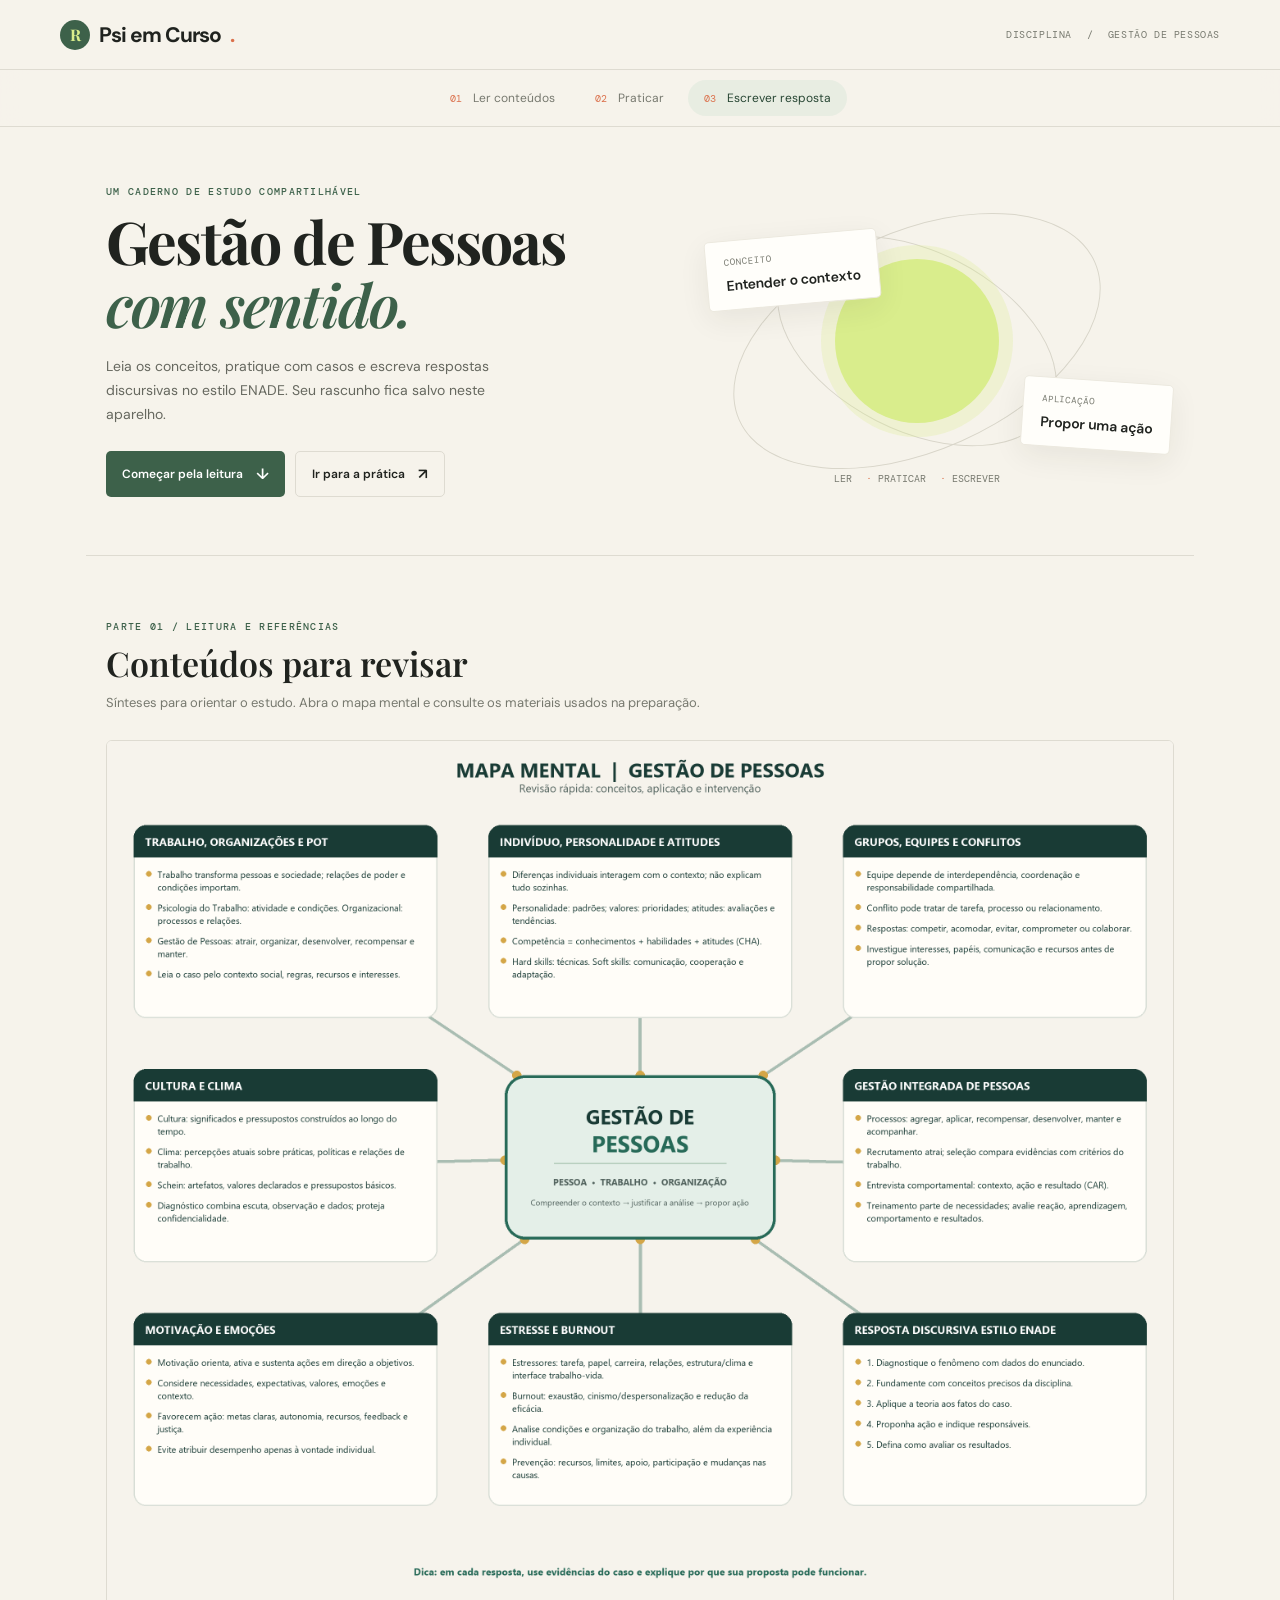
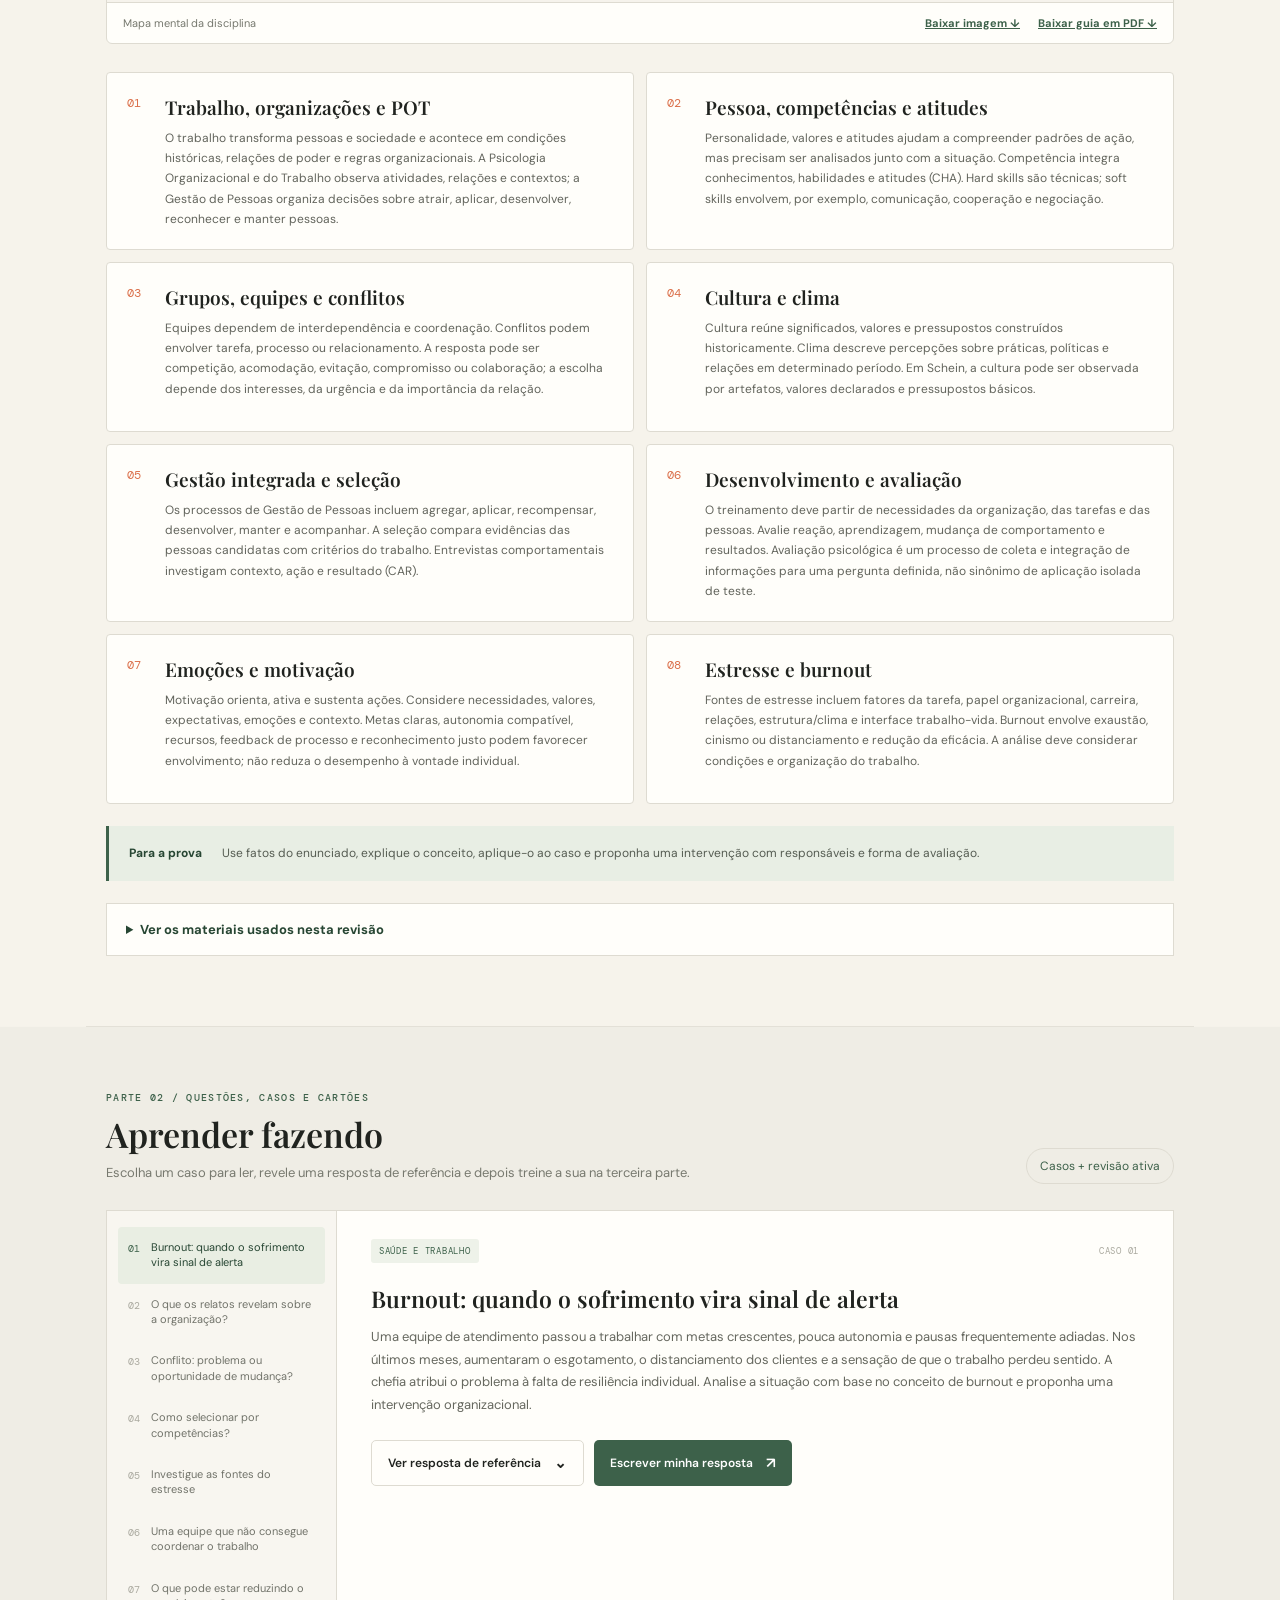
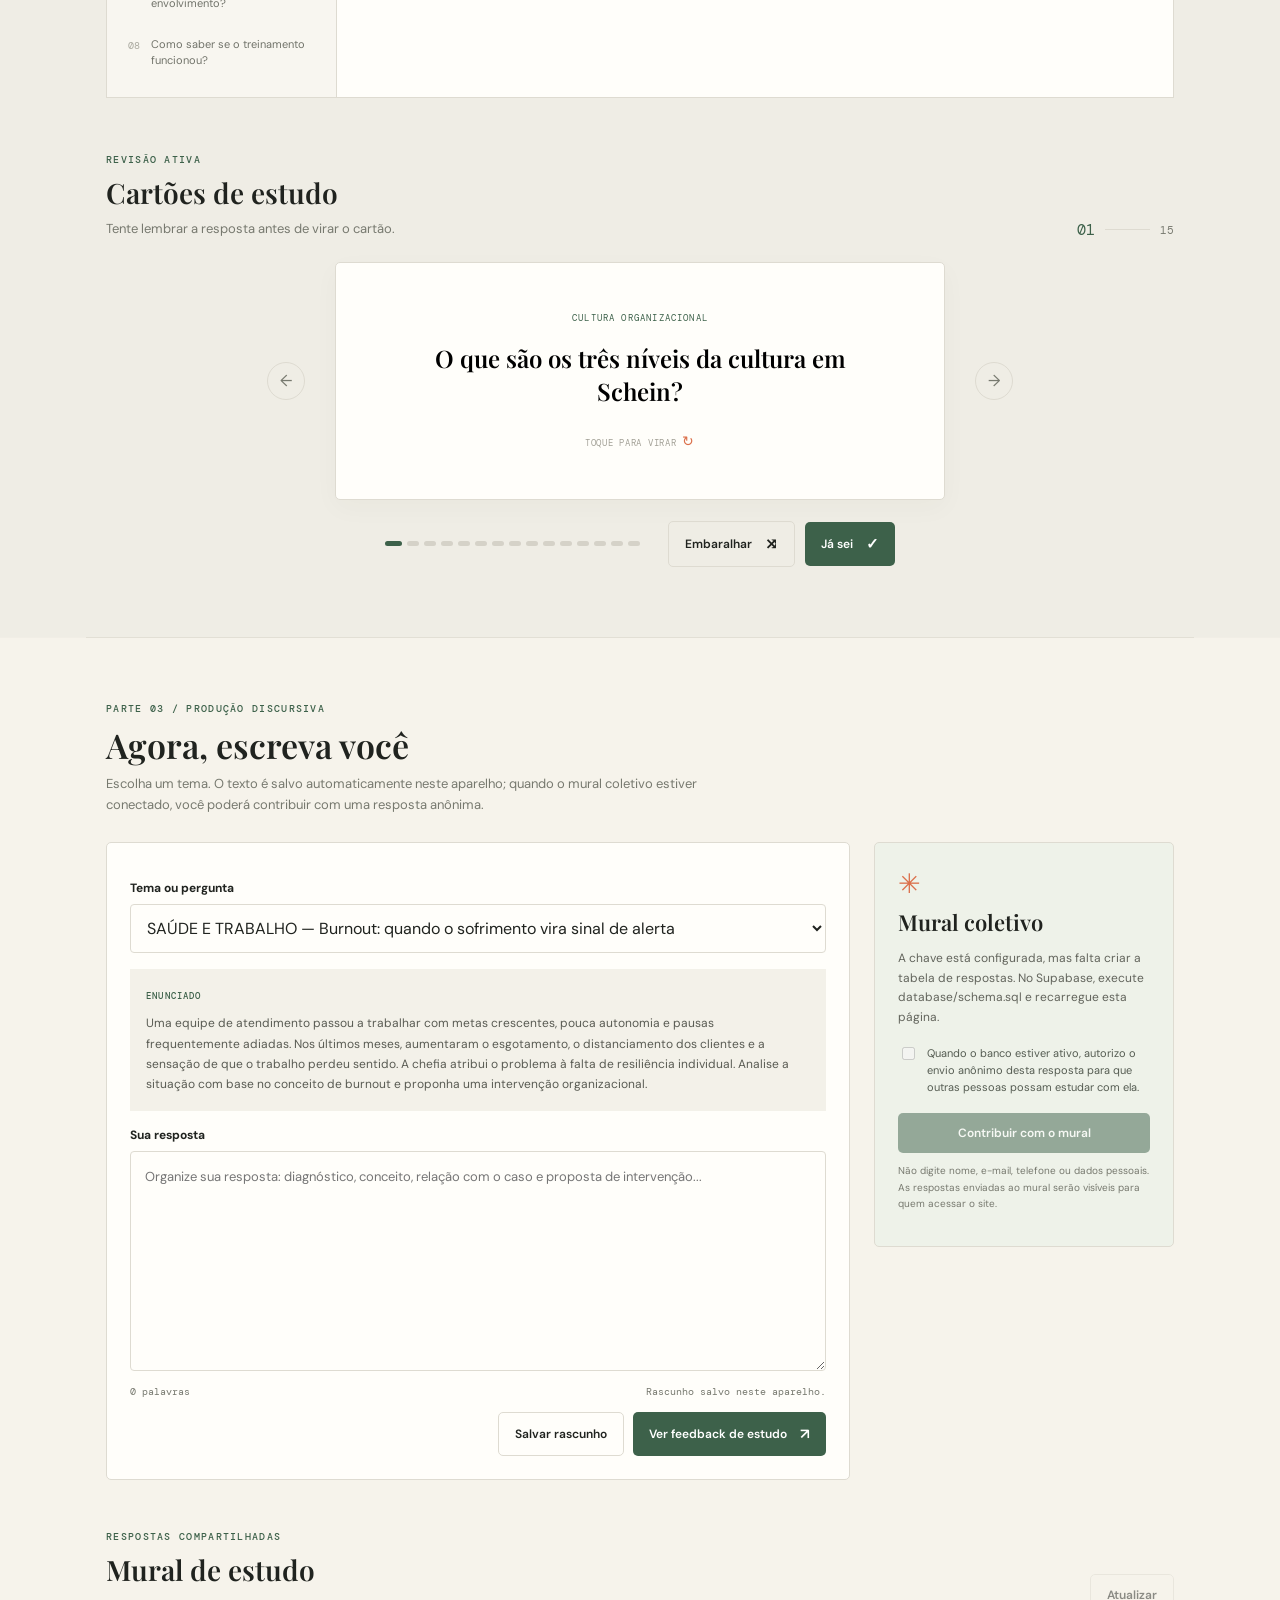
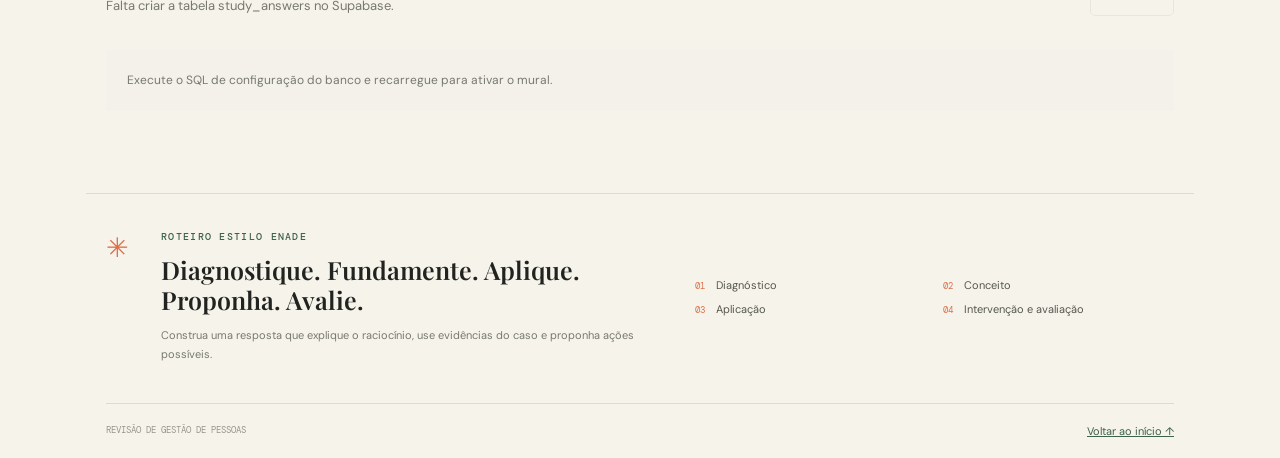
==== gestao-de-pessoas.html @ 2c572c4e "Redesign study site as psychology learning portal" ====
<!doctype html>
<html lang="pt-BR">
<head>
  <meta charset="utf-8">
  <meta name="viewport" content="width=device-width, initial-scale=1">
  <meta name="theme-color" content="#f6f3eb">
  <meta name="description" content="Conteúdos, casos e prática discursiva para estudar Gestão de Pessoas em Psicologia.">
  <title>Gestão de Pessoas — Psi em Curso</title>
  <link rel="preconnect" href="https://fonts.googleapis.com">
  <link rel="preconnect" href="https://fonts.gstatic.com" crossorigin>
  <link href="https://fonts.googleapis.com/css2?family=DM+Mono:wght@400;500&family=DM+Sans:wght@400;500;600;700&family=Playfair+Display:wght@600;700&display=swap" rel="stylesheet">
  <link rel="stylesheet" href="styles.css">
  <script src="supabase-config.js?v=caf841a"></script>
  <script src="app.js" defer></script>
</head>
<body>
  <header class="topbar">
    <a class="brand" href="index.html" aria-label="Voltar ao portal Psi em Curso"><span class="brand-mark">R</span>Psi em Curso<span class="brand-dot">.</span></a>
    <span class="course-label">DISCIPLINA <span class="topbar-sep">/</span> GESTÃO DE PESSOAS</span>
  </header>
  <nav class="part-nav" aria-label="Partes do site">
    <a class="part-link active" href="#conteudos"><span>01</span> Ler conteúdos</a>
    <a class="part-link" href="#pratica"><span>02</span> Praticar</a>
    <a class="part-link" href="#escrever"><span>03</span> Escrever resposta</a>
  </nav>
  <main id="inicio">
    <section class="hero" id="apresentacao">
      <div class="hero-copy">
        <p class="eyebrow">UM CADERNO DE ESTUDO COMPARTILHÁVEL</p>
        <h1>Gestão de Pessoas<br><em>com sentido.</em></h1>
        <p class="hero-text">Leia os conceitos, pratique com casos e escreva respostas discursivas no estilo ENADE. Seu rascunho fica salvo neste aparelho.</p>
        <div class="hero-actions"><a class="button primary" href="#conteudos">Começar pela leitura <span>↓</span></a><a class="button quiet" href="#pratica">Ir para a prática <span>↗</span></a></div>
      </div>
      <div class="hero-art" aria-hidden="true"><div class="orbit orbit-one"></div><div class="orbit orbit-two"></div><div class="sun"></div><div class="float-card card-a"><span>CONCEITO</span><b>Entender o contexto</b></div><div class="float-card card-b"><span>APLICAÇÃO</span><b>Propor uma ação</b></div><p class="art-caption">LER <span>·</span> PRATICAR <span>·</span> ESCREVER</p></div>
    </section>

    <section class="content-section" id="conteudos">
      <div class="section-heading"><div><p class="eyebrow">PARTE 01 / LEITURA E REFERÊNCIAS</p><h2>Conteúdos para revisar</h2><p class="section-sub">Sínteses para orientar o estudo. Abra o mapa mental e consulte os materiais usados na preparação.</p></div></div>
      <figure class="mindmap-card"><img src="assets/Mapa-Mental-Gestao-de-Pessoas.png" alt="Mapa mental com os temas de Gestão de Pessoas, do trabalho e cultura até motivação, burnout e resposta estilo ENADE" loading="lazy"><figcaption><span>Mapa mental da disciplina</span><span class="download-links"><a href="assets/Mapa-Mental-Gestao-de-Pessoas.png" download>Baixar imagem ↓</a><a href="assets/Guia-Revisao-Gestao-de-Pessoas.pdf" download>Baixar guia em PDF ↓</a></span></figcaption></figure>
      <div class="topic-grid">
        <article class="topic-card"><span class="topic-number">01</span><h3>Trabalho, organizações e POT</h3><p>O trabalho transforma pessoas e sociedade e acontece em condições históricas, relações de poder e regras organizacionais. A Psicologia Organizacional e do Trabalho observa atividades, relações e contextos; a Gestão de Pessoas organiza decisões sobre atrair, aplicar, desenvolver, reconhecer e manter pessoas.</p></article>
        <article class="topic-card"><span class="topic-number">02</span><h3>Pessoa, competências e atitudes</h3><p>Personalidade, valores e atitudes ajudam a compreender padrões de ação, mas precisam ser analisados junto com a situação. Competência integra conhecimentos, habilidades e atitudes (CHA). Hard skills são técnicas; soft skills envolvem, por exemplo, comunicação, cooperação e negociação.</p></article>
        <article class="topic-card"><span class="topic-number">03</span><h3>Grupos, equipes e conflitos</h3><p>Equipes dependem de interdependência e coordenação. Conflitos podem envolver tarefa, processo ou relacionamento. A resposta pode ser competição, acomodação, evitação, compromisso ou colaboração; a escolha depende dos interesses, da urgência e da importância da relação.</p></article>
        <article class="topic-card"><span class="topic-number">04</span><h3>Cultura e clima</h3><p>Cultura reúne significados, valores e pressupostos construídos historicamente. Clima descreve percepções sobre práticas, políticas e relações em determinado período. Em Schein, a cultura pode ser observada por artefatos, valores declarados e pressupostos básicos.</p></article>
        <article class="topic-card"><span class="topic-number">05</span><h3>Gestão integrada e seleção</h3><p>Os processos de Gestão de Pessoas incluem agregar, aplicar, recompensar, desenvolver, manter e acompanhar. A seleção compara evidências das pessoas candidatas com critérios do trabalho. Entrevistas comportamentais investigam contexto, ação e resultado (CAR).</p></article>
        <article class="topic-card"><span class="topic-number">06</span><h3>Desenvolvimento e avaliação</h3><p>O treinamento deve partir de necessidades da organização, das tarefas e das pessoas. Avalie reação, aprendizagem, mudança de comportamento e resultados. Avaliação psicológica é um processo de coleta e integração de informações para uma pergunta definida, não sinônimo de aplicação isolada de teste.</p></article>
        <article class="topic-card"><span class="topic-number">07</span><h3>Emoções e motivação</h3><p>Motivação orienta, ativa e sustenta ações. Considere necessidades, valores, expectativas, emoções e contexto. Metas claras, autonomia compatível, recursos, feedback de processo e reconhecimento justo podem favorecer envolvimento; não reduza o desempenho à vontade individual.</p></article>
        <article class="topic-card"><span class="topic-number">08</span><h3>Estresse e burnout</h3><p>Fontes de estresse incluem fatores da tarefa, papel organizacional, carreira, relações, estrutura/clima e interface trabalho-vida. Burnout envolve exaustão, cinismo ou distanciamento e redução da eficácia. A análise deve considerar condições e organização do trabalho.</p></article>
      </div>
      <aside class="study-callout"><strong>Para a prova</strong><span>Use fatos do enunciado, explique o conceito, aplique-o ao caso e proponha uma intervenção com responsáveis e forma de avaliação.</span></aside>
      <details class="sources"><summary>Ver os materiais usados nesta revisão</summary><div class="source-content"><p>As sínteses, os cartões, os estudos de caso e o mapa mental foram preparados a partir dos materiais da disciplina abaixo. Consulte os arquivos da aula para aprofundar cada tema.</p><ul>
        <li>Estudo dirigido — Gestão de Pessoas (2026.2)</li>
        <li>Contrato Pedagógico 26.2 — Gestão de Pessoas</li>
        <li>Cronograma 2026-2 — UC Gestão de Pessoas</li>
        <li>Atividade de Consultoria em Psicologia Organizacional</li>
        <li>Aula: Sentimentos, Emoções e Motivação</li>
        <li>Aula: Ética Profissional e Competências para a atuação do psicólogo</li>
        <li>E-book: Competências para a atuação em Psicologia Organizacional e do Trabalho</li>
        <li>Aula: Avaliação Psicológica nas Organizações</li>
        <li>Aula: Dinâmica de Grupo nas Organizações</li>
        <li>Aula: Relações Interpessoais e Conflito</li>
        <li>Aula: Seleção por Competência</li>
      </ul><p class="source-note">O estudo dirigido orienta a priorização dos conteúdos. As respostas-modelo do site são exemplos para estudo, não gabaritos oficiais.</p></div></details>
    </section>

    <section id="pratica" class="content-section alternate">
      <div class="section-heading"><div><p class="eyebrow">PARTE 02 / QUESTÕES, CASOS E CARTÕES</p><h2>Aprender fazendo</h2><p class="section-sub">Escolha um caso para ler, revele uma resposta de referência e depois treine a sua na terceira parte.</p></div><div class="pill">Casos + revisão ativa</div></div>
      <div class="practice-layout"><aside class="question-list" id="questionList" aria-label="Escolher estudo de caso"></aside><article class="question-panel"><div class="question-meta"><span id="questionCategory" class="tag">ESTUDO DE CASO</span><span id="questionNumber">CASO 01</span></div><h3 id="questionTitle"></h3><p id="questionPrompt" class="case-text"></p><div class="case-actions"><button id="showModel" class="button quiet">Ver resposta de referência <span>⌄</span></button><button id="goWrite" class="button primary">Escrever minha resposta <span>↗</span></button></div><div id="modelAnswer" class="model-answer" hidden></div></article></div>
      <div class="flashcard-section"><div class="section-heading compact"><div><p class="eyebrow">REVISÃO ATIVA</p><h2>Cartões de estudo</h2><p class="section-sub">Tente lembrar a resposta antes de virar o cartão.</p></div><div class="card-counter"><span id="currentCard">01</span><span class="counter-line"></span><span id="totalCards">15</span></div></div><div class="flashcard-wrap"><button class="round-arrow" id="prevCard" aria-label="Cartão anterior">←</button><button class="flashcard" id="flashcard" aria-label="Virar cartão"><span id="cardTopic" class="card-topic"></span><span id="cardFace" class="card-face"></span><span id="cardHint" class="card-hint">TOQUE PARA VIRAR <span>↻</span></span></button><button class="round-arrow" id="nextCard" aria-label="Próximo cartão">→</button></div><div class="card-controls"><div class="dots" id="cardDots"></div><button class="button quiet" id="shuffleCards">Embaralhar <span>⤨</span></button><button class="button primary" id="knowCard">Já sei <span>✓</span></button></div></div>
    </section>

    <section id="escrever" class="content-section">
      <div class="section-heading"><div><p class="eyebrow">PARTE 03 / PRODUÇÃO DISCURSIVA</p><h2>Agora, escreva você</h2><p class="section-sub">Escolha um tema. O texto é salvo automaticamente neste aparelho; quando o mural coletivo estiver conectado, você poderá contribuir com uma resposta anônima.</p></div></div>
      <div class="writing-layout"><div class="writing-controls"><label for="writingTopic">Tema ou pergunta</label><select id="writingTopic"></select><div class="writing-prompt"><span class="eyebrow">ENUNCIADO</span><p id="writingPrompt"></p></div><label for="writingAnswer">Sua resposta</label><textarea id="writingAnswer" maxlength="6000" placeholder="Organize sua resposta: diagnóstico, conceito, relação com o caso e proposta de intervenção..."></textarea><div class="write-meta"><span id="writeWordCount">0 palavras</span><span id="saveStatus" role="status">Rascunho salvo neste aparelho.</span></div><div class="write-actions"><button id="saveDraft" class="button quiet">Salvar rascunho</button><button id="checkWriting" class="button primary">Ver feedback de estudo <span>↗</span></button></div><div id="writingFeedback" class="feedback" hidden aria-live="polite"></div></div><aside class="contribute-panel"><div class="contribute-icon">✳</div><h3>Mural coletivo</h3><p id="cloudStatus">Banco coletivo ainda não conectado. Você pode escrever e salvar seu rascunho neste aparelho.</p><label class="consent-row"><input type="checkbox" id="shareAnswer" disabled><span>Quando o banco estiver ativo, autorizo o envio anônimo desta resposta para que outras pessoas possam estudar com ela.</span></label><button id="submitContribution" class="button primary" disabled>Contribuir com o mural</button><p class="privacy-note">Não digite nome, e-mail, telefone ou dados pessoais. As respostas enviadas ao mural serão visíveis para quem acessar o site.</p></aside></div>
      <section class="community-board" aria-labelledby="communityTitle"><div class="section-heading compact"><div><p class="eyebrow">RESPOSTAS COMPARTILHADAS</p><h2 id="communityTitle">Mural de estudo</h2><p class="section-sub" id="communityState">Aguardando conexão com o banco coletivo.</p></div><button id="refreshCommunity" class="button quiet" disabled>Atualizar</button></div><div id="communityAnswers" class="community-list"><p class="empty-state">Quando o banco coletivo for conectado, contribuições anônimas aparecerão aqui.</p></div></section>
    </section>

    <section class="method-section"><div class="method-mark">✳</div><div><p class="eyebrow">ROTEIRO ESTILO ENADE</p><h2>Diagnostique. Fundamente. Aplique. Proponha. Avalie.</h2><p>Construa uma resposta que explique o raciocínio, use evidências do caso e proponha ações possíveis.</p></div><div class="method-steps"><span><b>01</b> Diagnóstico</span><span><b>02</b> Conceito</span><span><b>03</b> Aplicação</span><span><b>04</b> Intervenção e avaliação</span></div></section>
    <footer><span>REVISÃO DE GESTÃO DE PESSOAS</span><a href="#conteudos">Voltar ao início ↑</a></footer>
  </main>
</body>
</html>
---- styles.css ----
:root{--paper:#f6f3eb;--ink:#20231f;--muted:#77796f;--line:#dedbd1;--green:#3d614a;--dark:#274633;--lime:#d9ed8c;--orange:#db704b;--white:#fffefa;--mono:'DM Mono',monospace;--sans:'DM Sans',sans-serif;--serif:'Playfair Display',serif}*{box-sizing:border-box}html{scroll-behavior:smooth;scroll-padding-top:125px}body{margin:0;background:var(--paper);color:var(--ink);font-family:var(--sans)}button,textarea,select{font:inherit}a{color:inherit}.topbar{height:70px;padding:0 max(calc((100% - 1160px)/2),32px);display:flex;align-items:center;border-bottom:1px solid var(--line);gap:22px}.brand{display:flex;align-items:center;gap:9px;text-decoration:none;color:var(--ink);font-size:21px;font-weight:700;letter-spacing:-1px}.brand-mark{height:30px;width:30px;border-radius:50%;background:var(--green);color:var(--lime);display:grid;place-items:center;font:700 16px var(--serif)}.brand-dot{color:var(--orange)}.course-label{font:10px var(--mono);color:var(--muted);margin-left:auto;letter-spacing:.06em}.topbar-sep{padding:0 8px}.part-nav{position:sticky;top:0;z-index:10;display:flex;justify-content:center;gap:8px;padding:10px 16px;background:#f6f3ebed;border-bottom:1px solid var(--line);backdrop-filter:blur(12px)}.part-link{padding:10px 16px;text-decoration:none;color:var(--muted);font-size:12px;border-radius:30px}.part-link span{font:10px var(--mono);color:var(--orange);padding-right:8px}.part-link:hover,.part-link.active{background:#e8ede2;color:var(--dark)}main{max-width:1160px;margin:auto;padding:0 26px}.hero{min-height:395px;display:grid;grid-template-columns:1fr 1fr;align-items:center;border-bottom:1px solid var(--line);overflow:hidden}.hero-copy{padding:58px 0 58px 20px}.eyebrow{font:500 10px var(--mono);letter-spacing:.13em;color:var(--green);margin:0 0 12px}.hero h1{font:700 clamp(40px,5vw,59px)/1.06 var(--serif);letter-spacing:-1.8px;margin:0}.hero h1 em{color:var(--green);font-weight:600}.hero-text{color:#66685f;max-width:440px;line-height:1.7;font-size:14px;margin:20px 0 25px}.hero-actions,.case-actions{display:flex;gap:10px;flex-wrap:wrap}.button{display:inline-flex;align-items:center;justify-content:center;border:0;text-decoration:none;padding:12px 16px;border-radius:5px;cursor:pointer;font-size:12px;font-weight:600;transition:transform .15s,background .15s}.button:hover{transform:translateY(-2px)}.button span{padding-left:13px;font-size:15px}.primary{background:var(--green);color:white}.primary:hover{background:var(--dark)}.quiet{background:transparent;border:1px solid var(--line);color:var(--ink)}.button:disabled{opacity:.5;cursor:not-allowed;transform:none}.hero-art{height:330px;position:relative;display:grid;place-items:center}.orbit{border:1px solid #d9d6ca;border-radius:50%;position:absolute;transform:rotate(-24deg)}.orbit-one{width:390px;height:220px}.orbit-two{width:300px;height:180px;transform:rotate(27deg)}.sun{width:164px;height:164px;background:var(--lime);border-radius:50%;position:absolute;box-shadow:0 0 0 14px #d9ed8c44}.float-card{position:absolute;z-index:2;display:flex;flex-direction:column;gap:8px;padding:15px 18px;background:var(--white);box-shadow:0 9px 30px #25291a12;border:1px solid #ece9df;border-radius:5px;transform:rotate(-5deg)}.float-card span{font:9px var(--mono);letter-spacing:.1em;color:var(--muted)}.float-card b{font:600 14px var(--sans)}.card-a{top:59px;left:12%}.card-b{right:4%;bottom:56px;transform:rotate(4deg)}.art-caption{position:absolute;bottom:11px;font:10px var(--mono);color:var(--muted)}.art-caption span{color:var(--orange);padding-left:8px}.content-section{padding:64px 20px 70px;border-bottom:1px solid var(--line);scroll-margin-top:75px}.alternate{background:#efede5;box-shadow:0 0 0 100vmax #efede5;clip-path:inset(0 -100vmax)}.section-heading{display:flex;justify-content:space-between;align-items:end;gap:15px;margin-bottom:26px}.section-heading h2{font:600 34px/1.1 var(--serif);margin:0}.section-sub{color:var(--muted);font-size:13px;line-height:1.6;margin:10px 0 0;max-width:650px}.pill{border:1px solid var(--line);border-radius:30px;padding:9px 13px;color:var(--green);font-size:12px;white-space:nowrap}.mindmap-card{margin:0 0 28px;background:var(--white);border:1px solid var(--line);border-radius:6px;overflow:hidden}.mindmap-card img{display:block;width:100%;height:auto}.mindmap-card figcaption{display:flex;justify-content:space-between;gap:12px;padding:13px 16px;border-top:1px solid var(--line);font-size:11px;color:var(--muted)}.mindmap-card a{color:var(--green);font-weight:700}.topic-grid{display:grid;grid-template-columns:repeat(2,1fr);gap:12px}.topic-card{position:relative;background:var(--white);border:1px solid var(--line);padding:21px 23px 19px 58px;min-height:170px;border-radius:4px}.topic-card h3{font:600 19px var(--serif);margin:0 0 8px}.topic-card p{font-size:12px;line-height:1.7;color:#62645c;margin:0}.topic-number{position:absolute;left:20px;top:22px;font:12px var(--mono);color:var(--orange)}.study-callout{display:flex;gap:20px;align-items:baseline;margin:22px 0;padding:18px 20px;background:#e8eee4;border-left:3px solid var(--green);font-size:12px;line-height:1.6;color:#555c52}.study-callout strong{color:var(--dark);white-space:nowrap}.sources{border:1px solid var(--line);background:var(--white);margin-top:18px}.sources summary{padding:17px 19px;cursor:pointer;font-size:13px;font-weight:700;color:var(--dark)}.source-content{padding:0 20px 18px;font-size:12px;line-height:1.7;color:#62645c}.source-content ul{columns:2;padding-left:18px}.source-content li{break-inside:avoid;padding:2px 9px 2px 0}.source-note{padding:12px;background:#f2f0e8}.practice-layout{display:grid;grid-template-columns:230px 1fr;border:1px solid var(--line);background:var(--white);min-height:380px}.question-list{padding:16px 11px;border-right:1px solid var(--line);background:#f8f6f0}.question-choice{width:100%;text-align:left;background:none;border:0;padding:13px 10px;border-radius:4px;cursor:pointer;display:flex;gap:11px;align-items:flex-start;color:#71736a}.question-choice .q-index{font:10px var(--mono);color:#aaa99f;padding-top:2px}.question-choice span:last-child{font-size:11px;line-height:1.4}.question-choice.active{background:#e9eee3;color:var(--dark)}.question-choice.active .q-index{color:var(--green)}.question-panel{padding:28px 34px}.question-meta{display:flex;justify-content:space-between;align-items:center;font:9px var(--mono);letter-spacing:.08em;color:#aaa99f;gap:10px}.tag{background:#eef2e9;border-radius:3px;color:var(--green);padding:6px 8px}.question-panel h3{font:600 23px/1.35 var(--serif);margin:20px 0 12px}.case-text{font-size:13px;line-height:1.75;color:#66685f;margin:0 0 23px}.case-actions{display:flex;gap:10px;flex-wrap:wrap}.model-answer{margin-top:22px;background:#f6f5ee;padding:18px;border-left:3px solid var(--green);font-size:12px;line-height:1.75;color:#56584f}.flashcard-section{padding-top:55px}.compact{margin-bottom:22px}.compact h2{font-size:28px}.card-counter{display:flex;align-items:center;gap:10px;font:11px var(--mono);color:var(--muted)}.counter-line{width:45px;border-top:1px solid var(--line)}.card-counter span:first-child{font-size:15px;color:var(--green)}.flashcard-wrap{display:flex;align-items:center;justify-content:center;gap:30px}.round-arrow{border:1px solid var(--line);border-radius:50%;width:38px;height:38px;background:transparent;color:var(--muted);cursor:pointer;font-size:16px}.flashcard{width:min(610px,75%);min-height:238px;border:1px solid var(--line);border-radius:5px;background:var(--white);display:flex;flex-direction:column;align-items:center;justify-content:center;text-align:center;padding:30px 65px;cursor:pointer;box-shadow:0 8px 26px #35341d08}.flashcard.flipped{background:#edf1e7}.card-topic{font:9px var(--mono);letter-spacing:.13em;color:var(--green);margin-bottom:18px}.card-face{font:600 24px/1.4 var(--serif);max-width:480px}.card-hint{font:9px var(--mono);letter-spacing:.08em;color:#a3a197;margin-top:23px}.card-hint span{color:var(--orange);font-size:14px}.card-controls{display:flex;justify-content:center;align-items:center;gap:10px;margin:21px 0 0;flex-wrap:wrap}.dots{display:flex;gap:5px;margin-right:18px}.dot{height:5px;width:5px;border:0;border-radius:5px;background:#d5d2c8;cursor:pointer}.dot.active{width:17px;background:var(--green)}.writing-layout{display:grid;grid-template-columns:minmax(0,1fr) 300px;gap:24px}.writing-controls,.contribute-panel{border:1px solid var(--line);background:var(--white);padding:23px;border-radius:5px}.writing-controls>label{display:block;font-size:12px;font-weight:700;margin:14px 0 8px}.writing-controls select{width:100%;padding:12px;border:1px solid var(--line);background:#fffefa;color:var(--ink);border-radius:4px}.writing-prompt{margin:16px 0;padding:16px;background:#f3f1e9;font-size:12px;line-height:1.7;color:#595b53}.writing-prompt .eyebrow{font-size:9px}.writing-prompt p{margin:8px 0 0}.writing-controls textarea{width:100%;min-height:220px;resize:vertical;border:1px solid var(--line);border-radius:4px;background:#fffefa;padding:14px;font-size:13px;line-height:1.7;color:var(--ink);outline:none}.writing-controls textarea:focus{border-color:#78917a;box-shadow:0 0 0 2px #3d614a14}.write-meta{display:flex;justify-content:space-between;gap:12px;color:var(--muted);font:10px var(--mono);margin-top:9px}.write-actions{display:flex;justify-content:flex-end;gap:9px;margin-top:14px;flex-wrap:wrap}.contribute-panel{align-self:start;background:#eef2e9}.contribute-icon{font-size:27px;color:var(--orange)}.contribute-panel h3{font:600 22px var(--serif);margin:6px 0}.contribute-panel p{font-size:12px;line-height:1.65;color:#62645c}.consent-row{display:flex;gap:9px;align-items:flex-start;margin:17px 0;font-size:11px;line-height:1.55;color:#555c52}.consent-row input{margin-top:2px;accent-color:var(--green)}.contribute-panel .button{width:100%}.privacy-note{font-size:10px!important;color:#77796f!important}.feedback{margin-top:18px;border-top:1px solid var(--line);padding:18px 2px 2px}.feedback-head{display:flex;align-items:center;gap:8px;font-size:13px;font-weight:700;flex-wrap:wrap}.score-chip{font:10px var(--mono);padding:5px 8px;border-radius:20px;background:#edf2e8;color:var(--green)}.score-chip.low{background:#fbede5;color:#9b5538}.feedback p,.feedback ul{color:#5c5e56;font-size:12px;line-height:1.7}.feedback .model-answer{margin-top:12px}.community-board{margin-top:50px}.community-list{display:grid;gap:10px}.community-answer{padding:17px 19px;background:var(--white);border:1px solid var(--line);border-radius:4px}.community-answer h3{font:600 16px var(--serif);margin:0 0 8px}.community-answer p{font-size:12px;line-height:1.7;white-space:pre-wrap;color:#56584f;margin:0}.community-answer time{display:block;margin-top:10px;font:9px var(--mono);color:#8a8b81}.empty-state{padding:21px;background:#f3f1e9;color:var(--muted);font-size:12px;line-height:1.6}.method-section{margin:0 20px;padding:36px 0 40px;display:grid;grid-template-columns:40px 1fr 1fr;gap:15px;align-items:center;border-bottom:1px solid var(--line)}.method-mark{font-size:27px;color:var(--orange);align-self:start}.method-section h2{font:600 25px/1.2 var(--serif);margin:0}.method-section p:not(.eyebrow){font-size:11px;color:var(--muted);line-height:1.65;max-width:480px;margin-bottom:0}.method-steps{display:grid;grid-template-columns:1fr 1fr;gap:10px 16px;padding-left:20px}.method-steps span{font-size:11px;color:#55574f}.method-steps b{font:9px var(--mono);color:var(--orange);margin-right:8px}footer{display:flex;justify-content:space-between;padding:20px;color:#98968c;font:9px var(--mono)}footer a{font:11px var(--sans);color:var(--green)}
.download-links{display:flex;gap:18px;flex-wrap:wrap}.download-links a{white-space:nowrap}
@media(max-width:760px){html{scroll-padding-top:115px}.topbar{padding:0 18px}.course-label{font-size:9px}.part-nav{justify-content:flex-start;overflow:auto}.part-link{white-space:nowrap;padding:10px 12px}.hero{grid-template-columns:1fr;min-height:0}.hero-copy{padding:48px 6px 0}.hero-art{height:250px}.hero h1{font-size:46px}.orbit-one{width:310px}.content-section{padding:48px 4px}.section-heading{align-items:flex-start}.section-heading h2{font-size:28px}.topic-grid{grid-template-columns:1fr}.topic-card{min-height:0}.source-content ul{columns:1}.study-callout{align-items:flex-start;flex-direction:column;gap:5px}.practice-layout{grid-template-columns:1fr}.question-list{display:flex;overflow:auto;border-right:0;border-bottom:1px solid var(--line);padding:8px}.question-choice{min-width:150px;width:auto}.question-panel{padding:22px 18px}.question-panel h3{font-size:21px}.flashcard-wrap{gap:10px}.flashcard{width:calc(100% - 84px);min-height:245px;padding:25px 23px}.card-face{font-size:21px}.card-controls{gap:5px}.dots{margin-right:7px}.writing-layout{grid-template-columns:1fr}.writing-controls,.contribute-panel{padding:17px}.write-meta{flex-direction:column}.method-section{margin:0 4px;grid-template-columns:30px 1fr;gap:10px}.method-section h2{font-size:23px}.method-steps{grid-column:2;padding:10px 0 0}footer{padding:17px 4px;font-size:8px}}
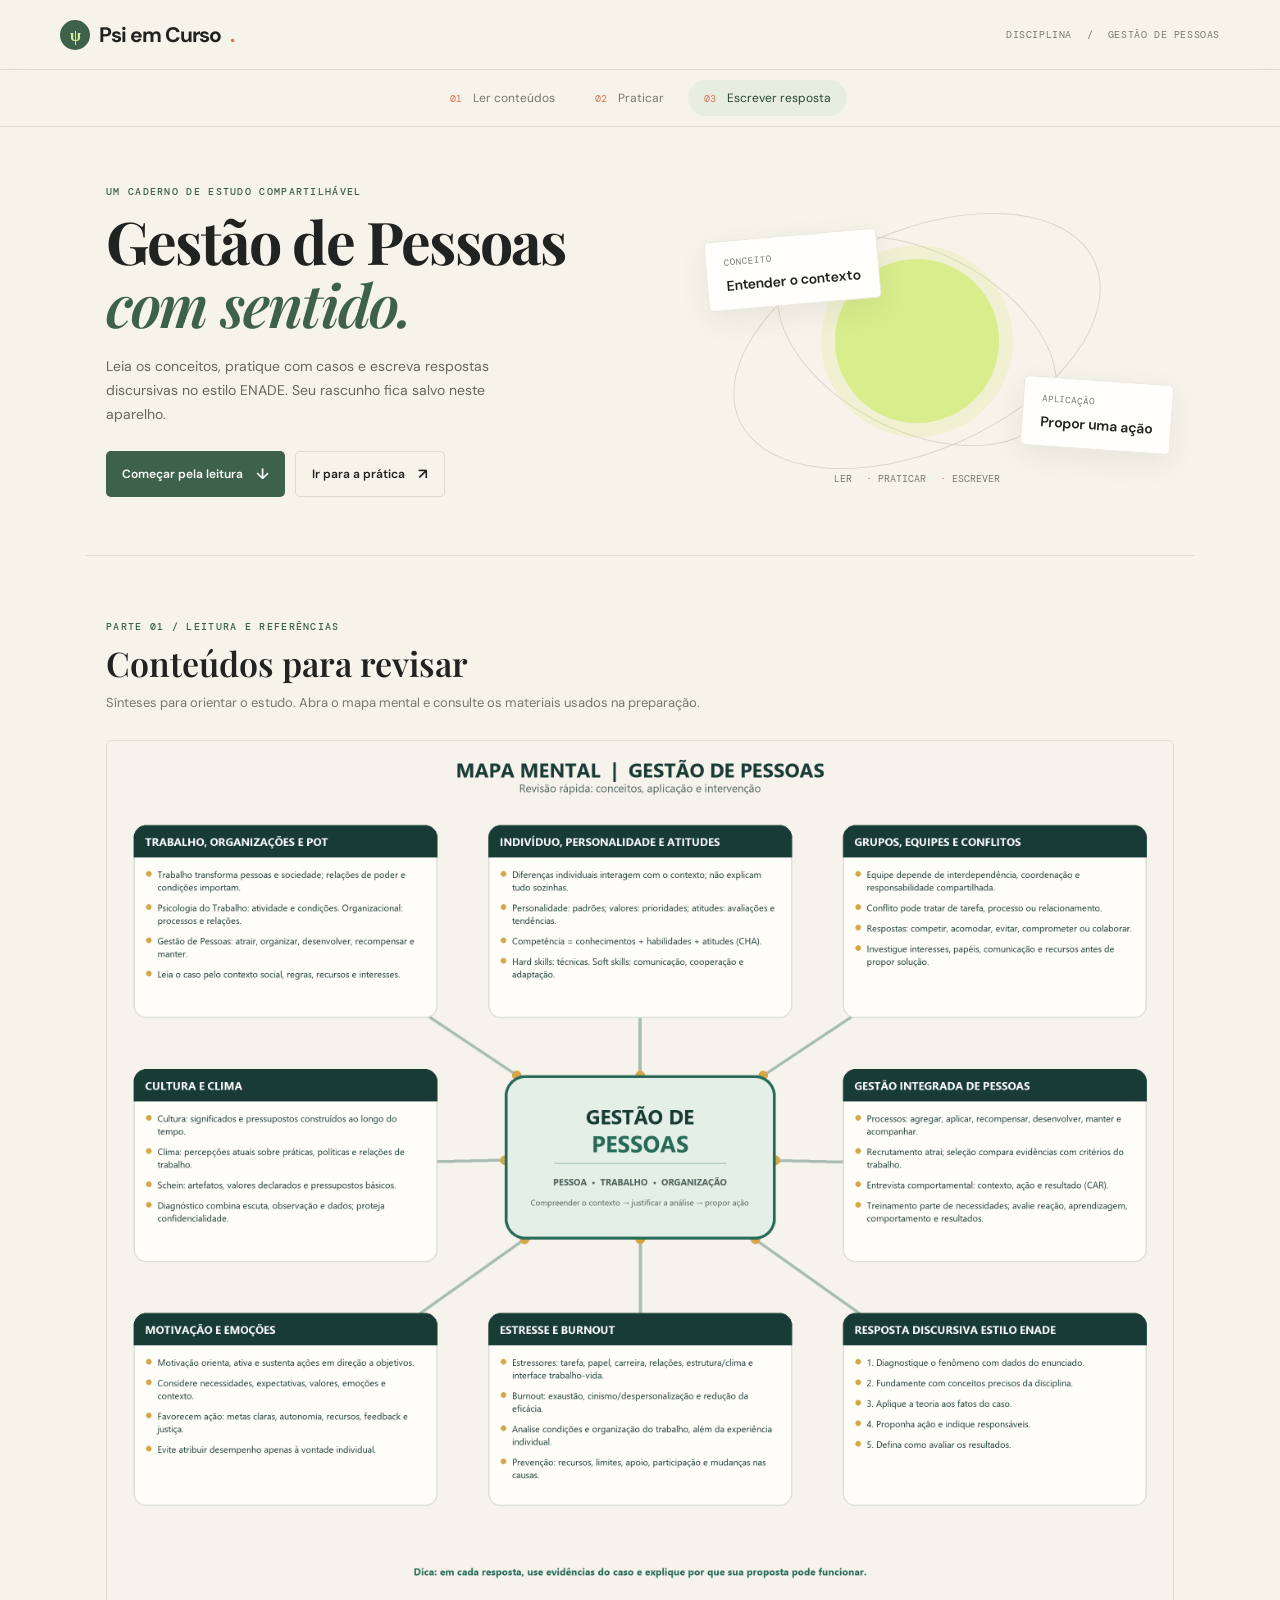
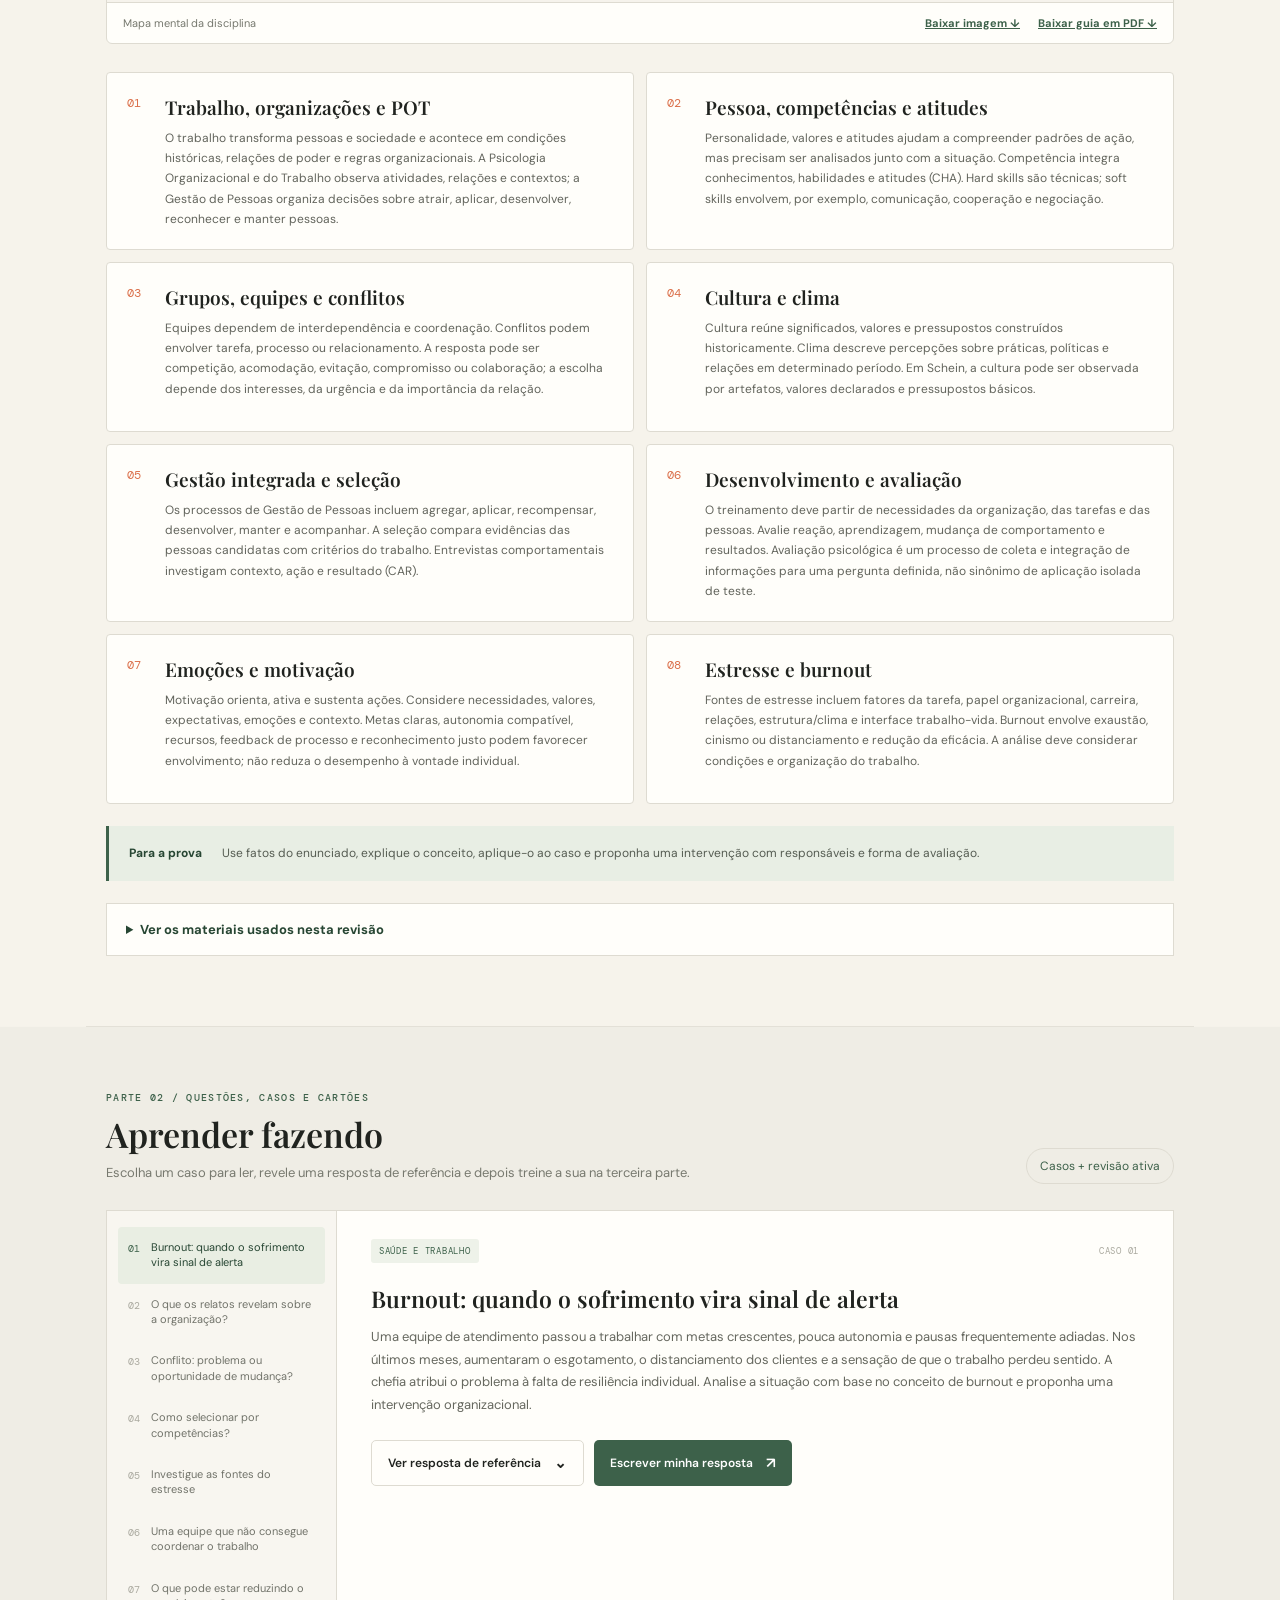
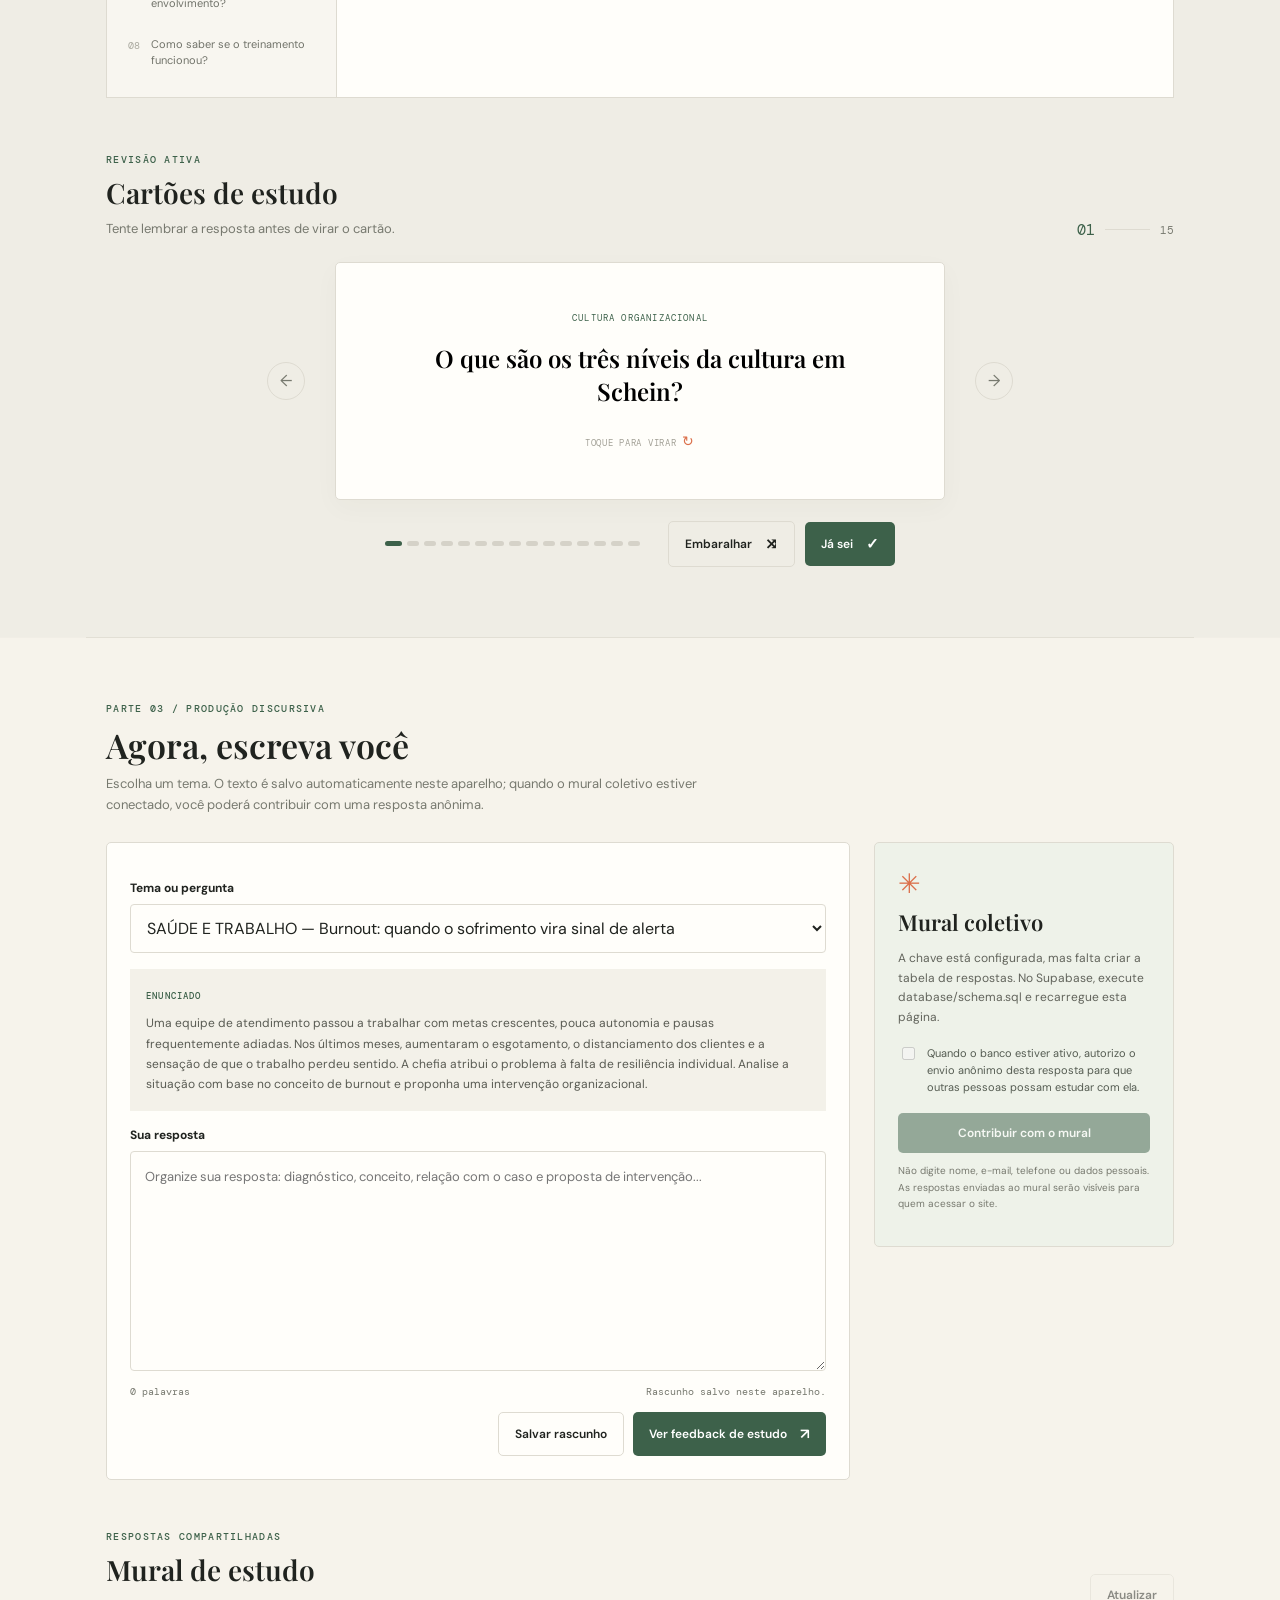
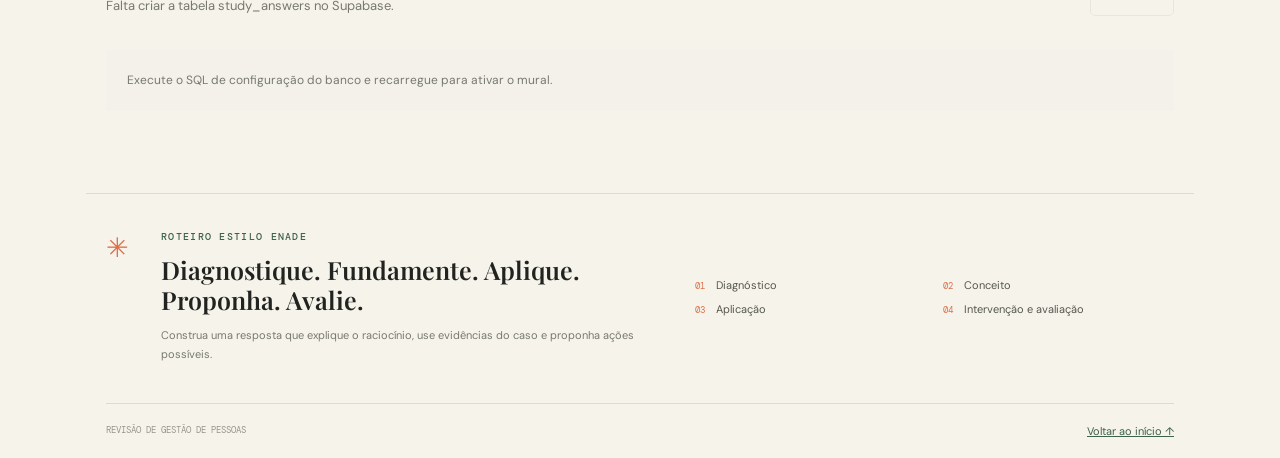
==== commit c7dcfe52: "Align course branding with portal" ====
--- a/gestao-de-pessoas.html
+++ b/gestao-de-pessoas.html
@@ -15,7 +15,7 @@
 </head>
 <body>
   <header class="topbar">
-    <a class="brand" href="index.html" aria-label="Voltar ao portal Psi em Curso"><span class="brand-mark">R</span>Psi em Curso<span class="brand-dot">.</span></a>
+    <a class="brand" href="index.html" aria-label="Voltar ao portal Psi em Curso"><span class="brand-mark">ψ</span>Psi em Curso<span class="brand-dot">.</span></a>
     <span class="course-label">DISCIPLINA <span class="topbar-sep">/</span> GESTÃO DE PESSOAS</span>
   </header>
   <nav class="part-nav" aria-label="Partes do site">
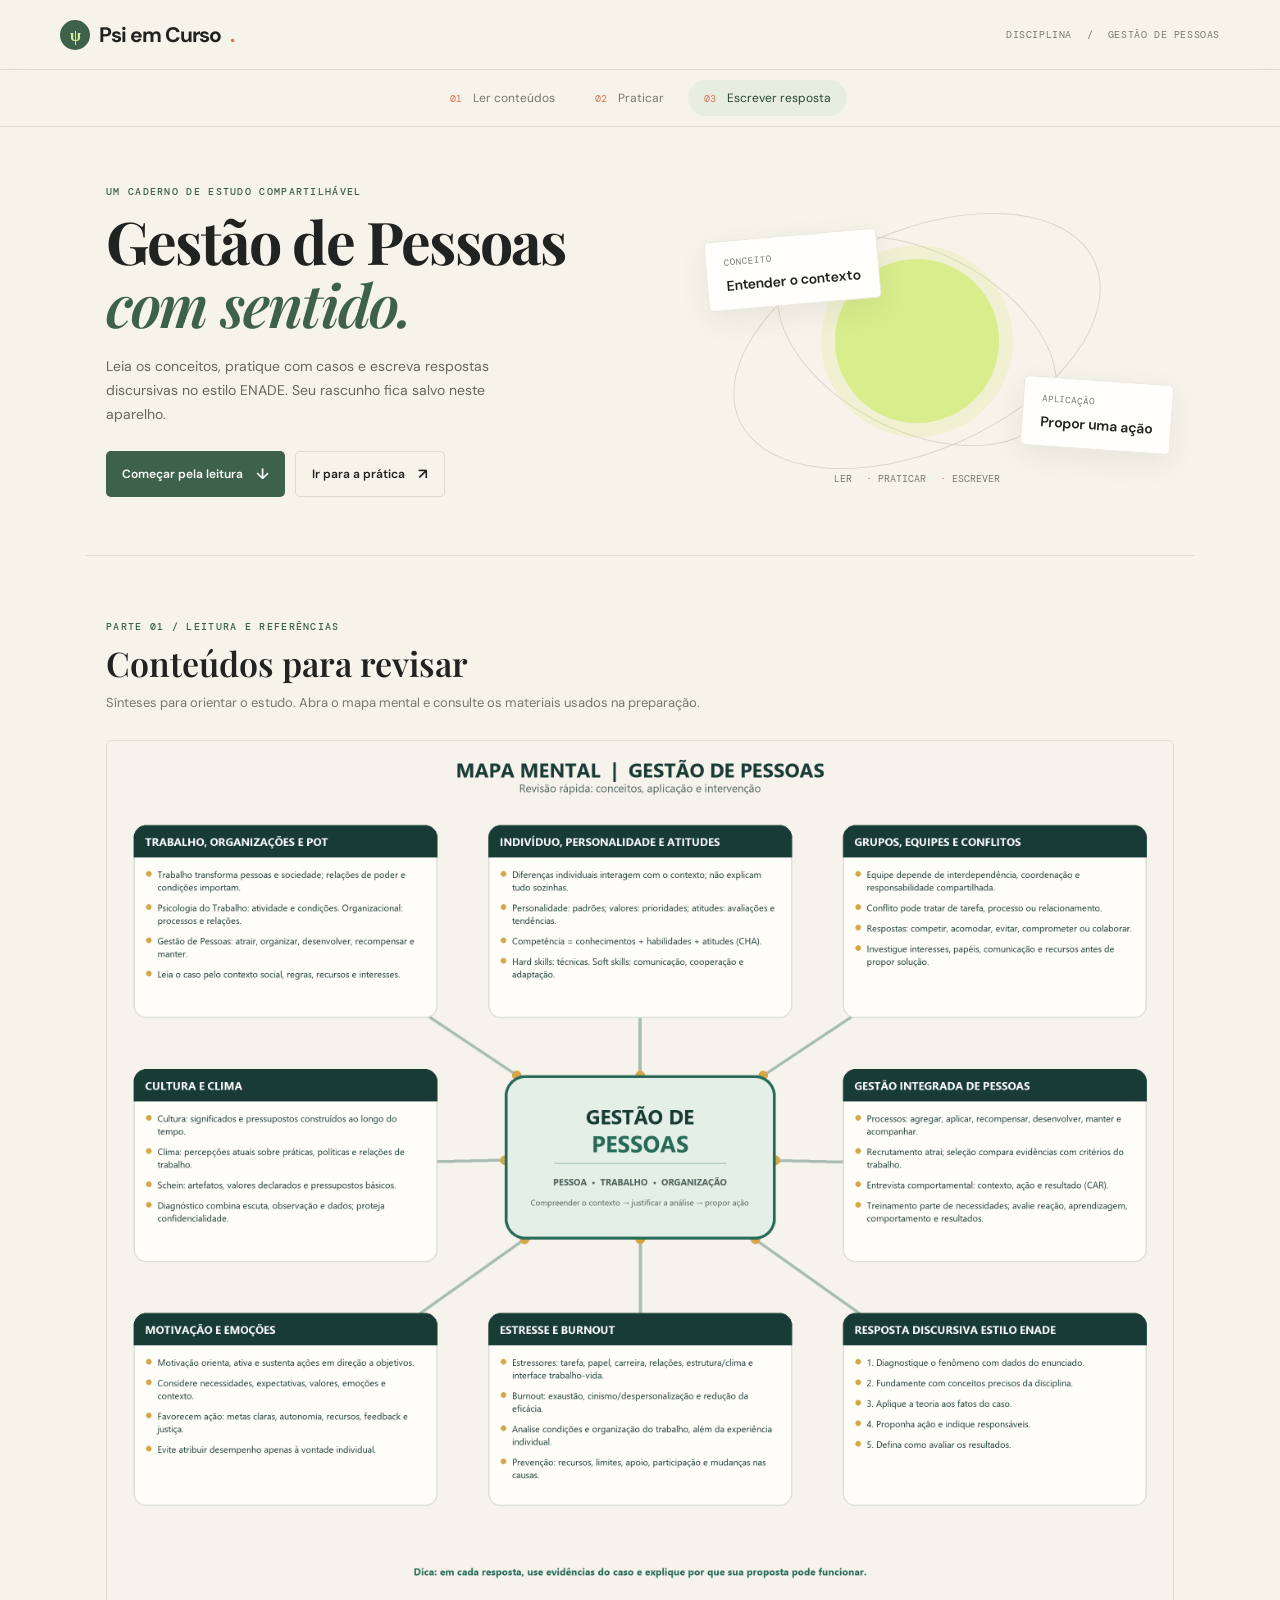
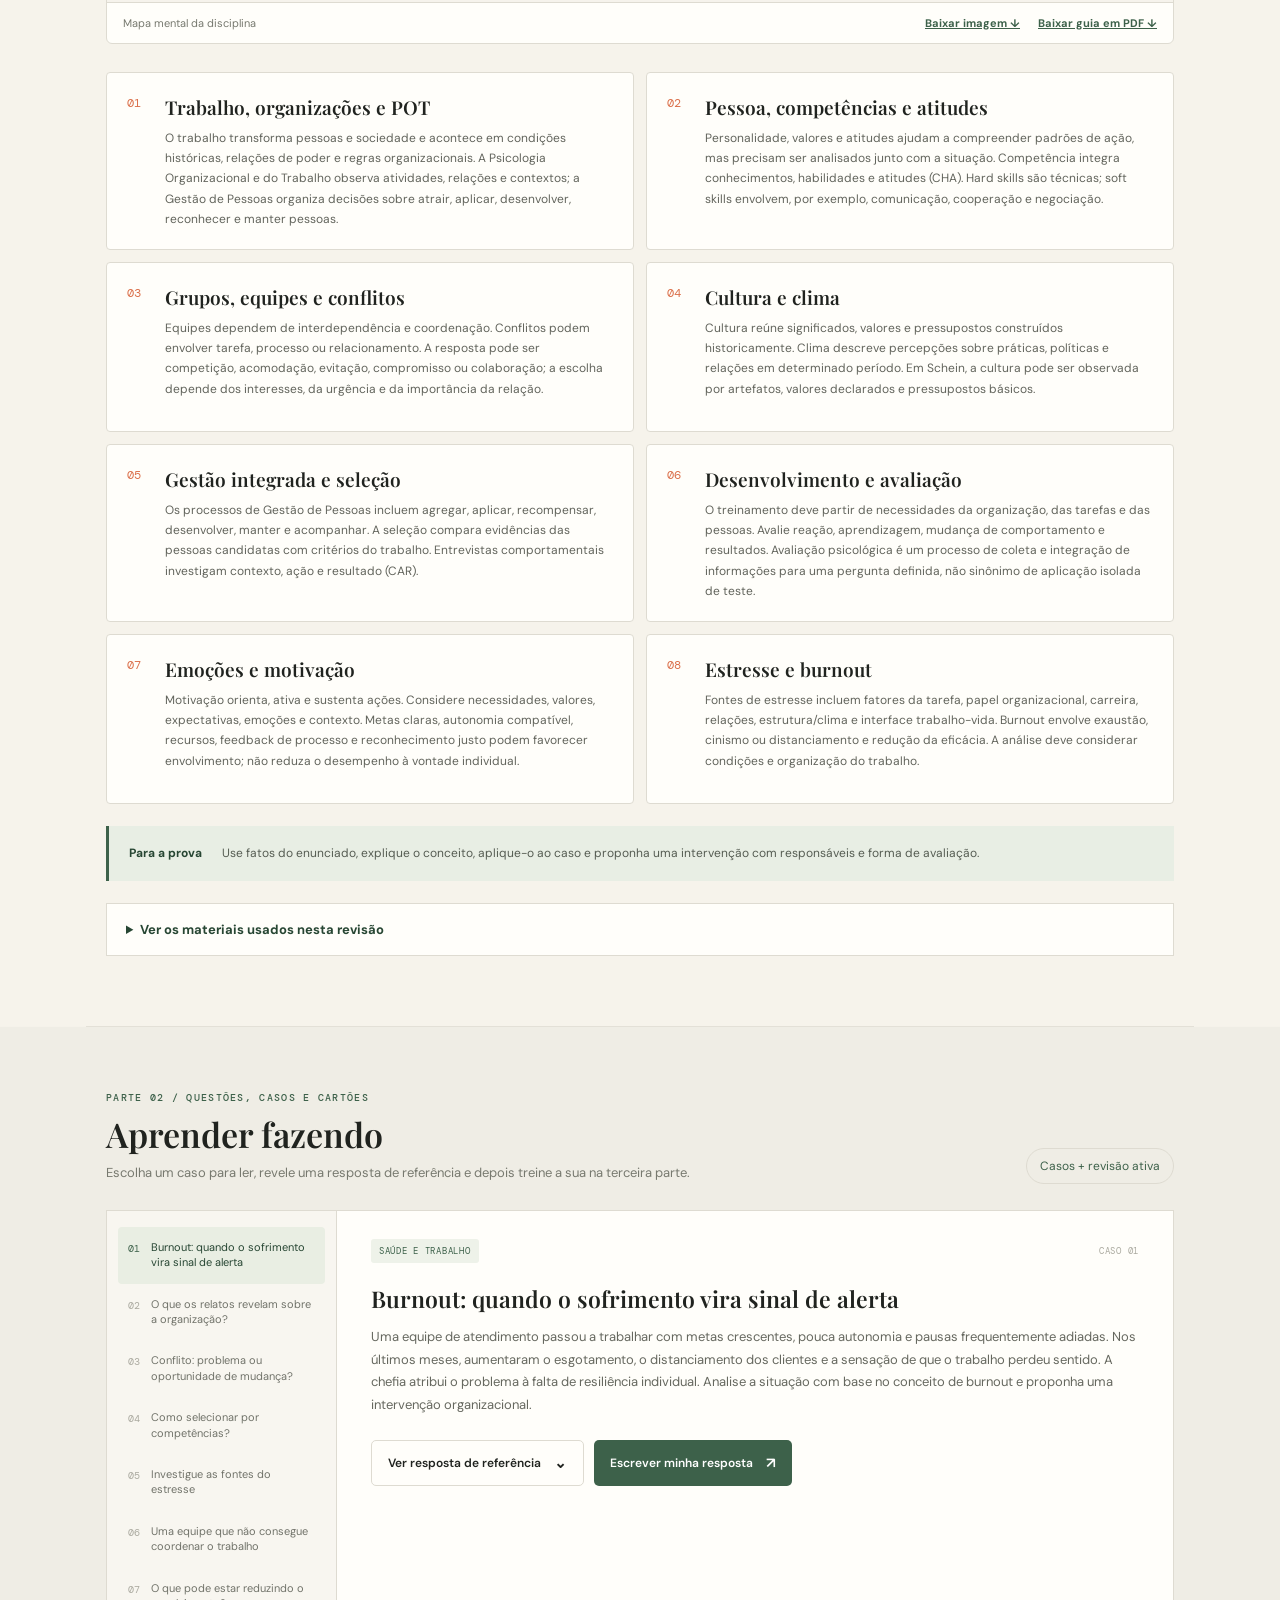
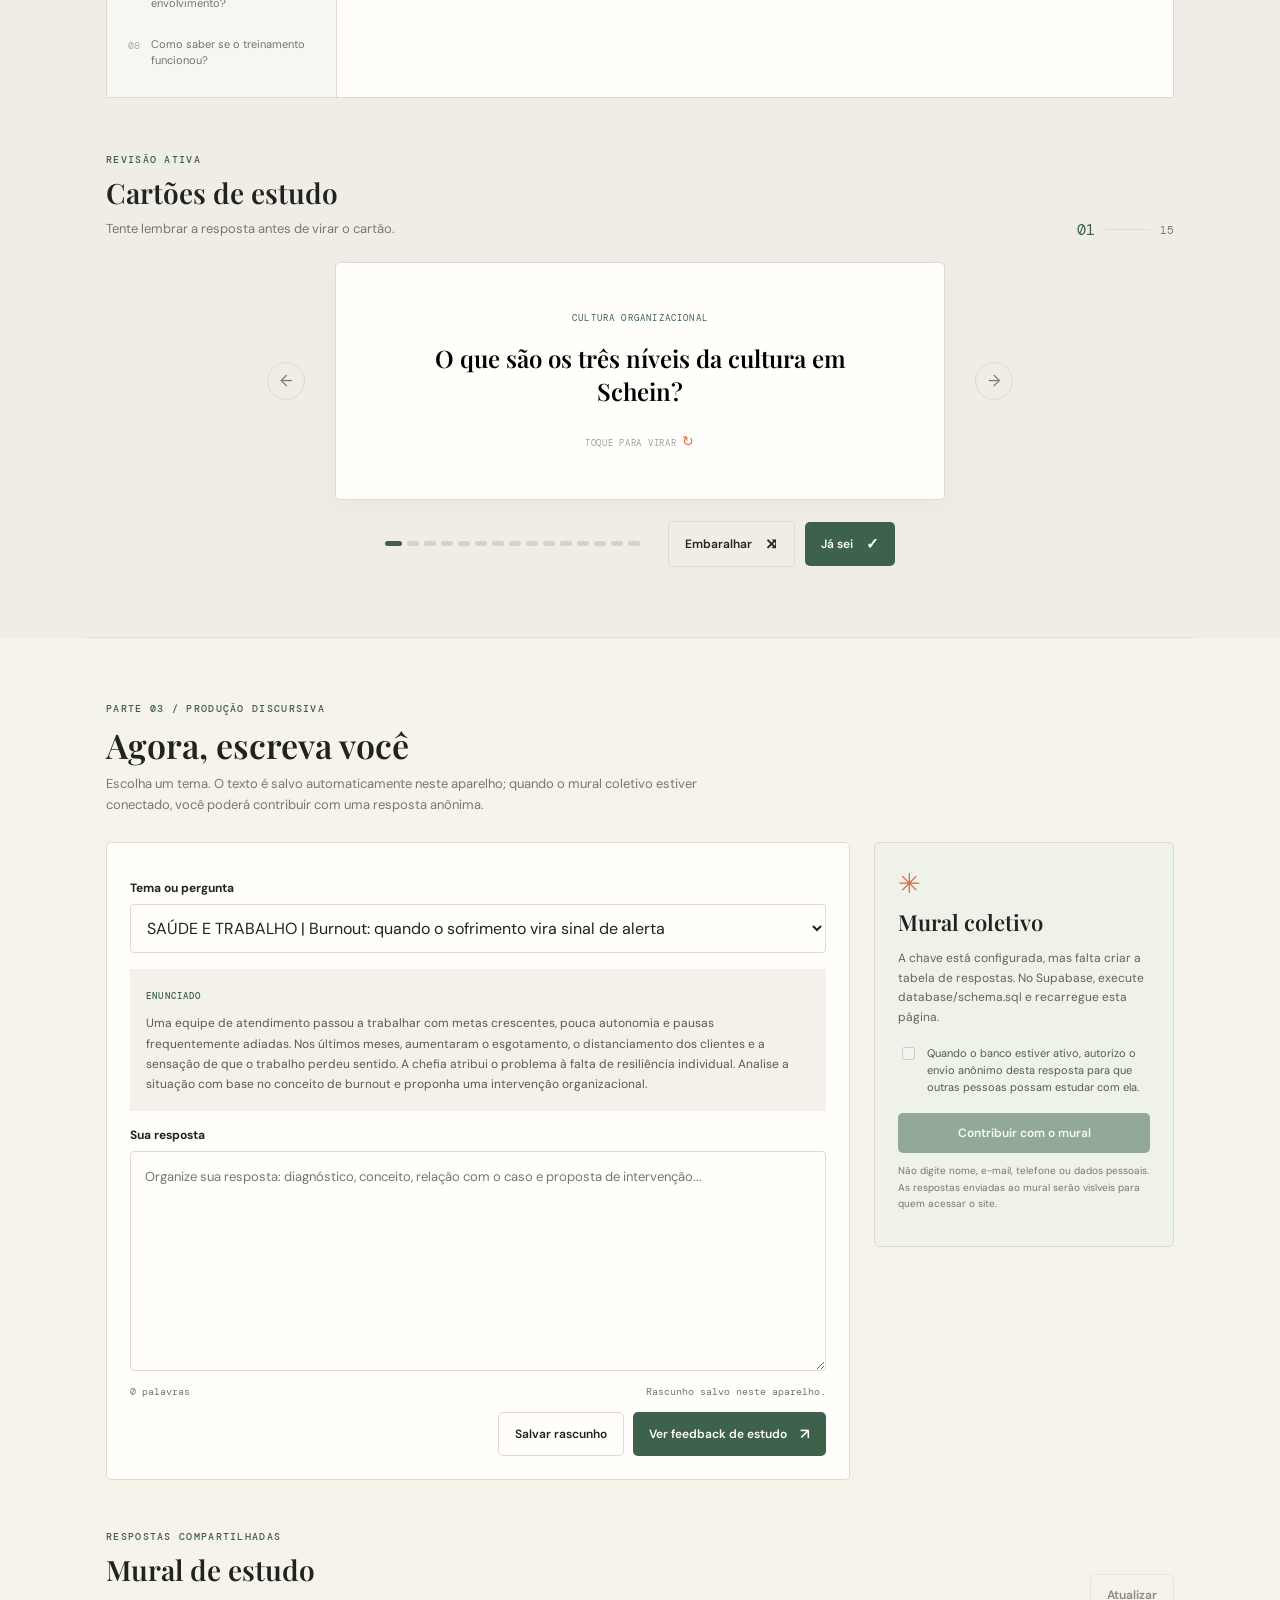
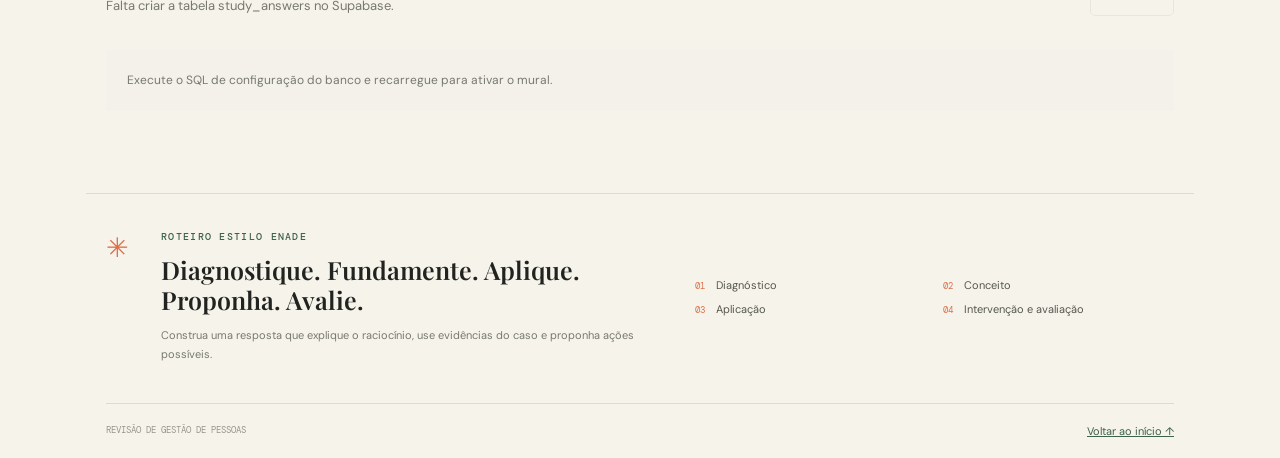
==== commit 4c35b8b3: "Unify discipline cards and refine AI simulation concept" ====
--- a/gestao-de-pessoas.html
+++ b/gestao-de-pessoas.html
@@ -5,7 +5,7 @@
   <meta name="viewport" content="width=device-width, initial-scale=1">
   <meta name="theme-color" content="#f6f3eb">
   <meta name="description" content="Conteúdos, casos e prática discursiva para estudar Gestão de Pessoas em Psicologia.">
-  <title>Gestão de Pessoas — Psi em Curso</title>
+  <title>Gestão de Pessoas | Psi em Curso</title>
   <link rel="preconnect" href="https://fonts.googleapis.com">
   <link rel="preconnect" href="https://fonts.gstatic.com" crossorigin>
   <link href="https://fonts.googleapis.com/css2?family=DM+Mono:wght@400;500&family=DM+Sans:wght@400;500;600;700&family=Playfair+Display:wght@600;700&display=swap" rel="stylesheet">
@@ -49,9 +49,9 @@
       </div>
       <aside class="study-callout"><strong>Para a prova</strong><span>Use fatos do enunciado, explique o conceito, aplique-o ao caso e proponha uma intervenção com responsáveis e forma de avaliação.</span></aside>
       <details class="sources"><summary>Ver os materiais usados nesta revisão</summary><div class="source-content"><p>As sínteses, os cartões, os estudos de caso e o mapa mental foram preparados a partir dos materiais da disciplina abaixo. Consulte os arquivos da aula para aprofundar cada tema.</p><ul>
-        <li>Estudo dirigido — Gestão de Pessoas (2026.2)</li>
-        <li>Contrato Pedagógico 26.2 — Gestão de Pessoas</li>
-        <li>Cronograma 2026-2 — UC Gestão de Pessoas</li>
+        <li>Estudo dirigido: Gestão de Pessoas (2026.2)</li>
+        <li>Contrato Pedagógico 26.2: Gestão de Pessoas</li>
+        <li>Cronograma 2026-2: UC Gestão de Pessoas</li>
         <li>Atividade de Consultoria em Psicologia Organizacional</li>
         <li>Aula: Sentimentos, Emoções e Motivação</li>
         <li>Aula: Ética Profissional e Competências para a atuação do psicólogo</li>
